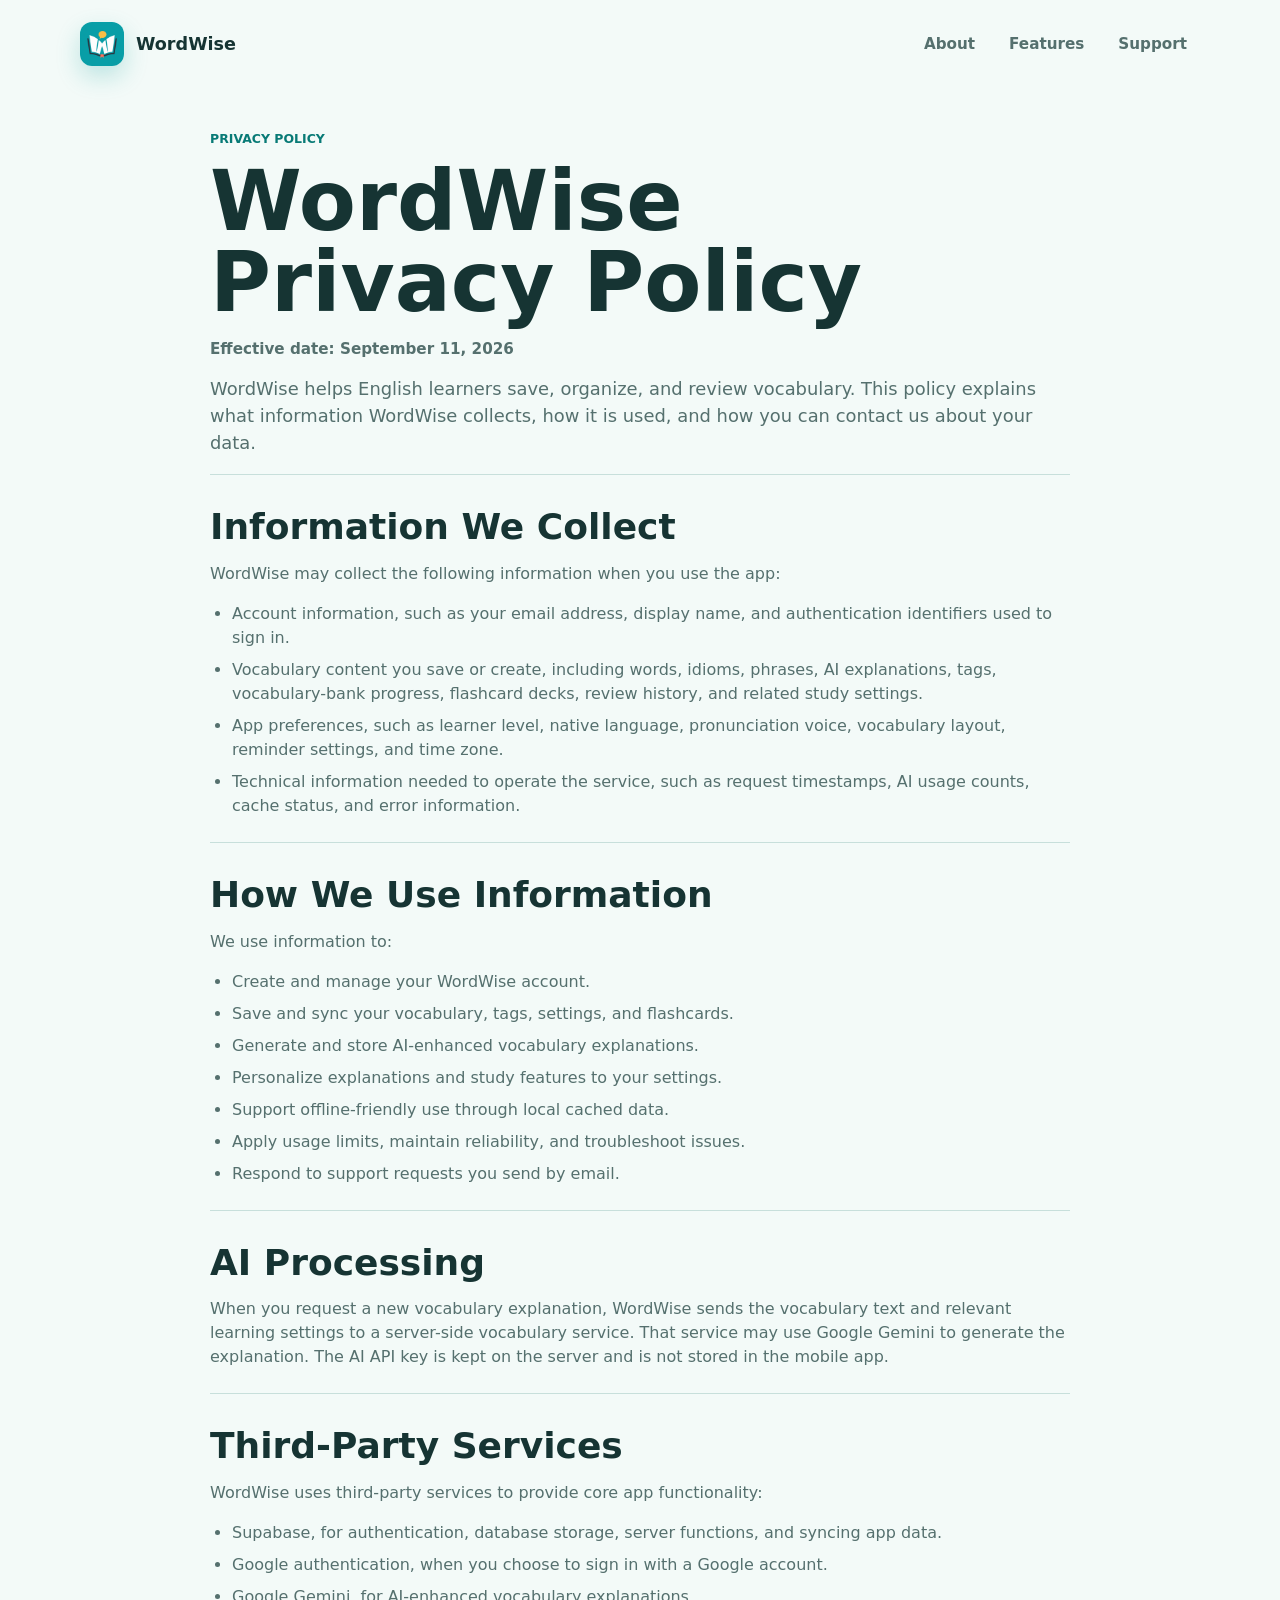
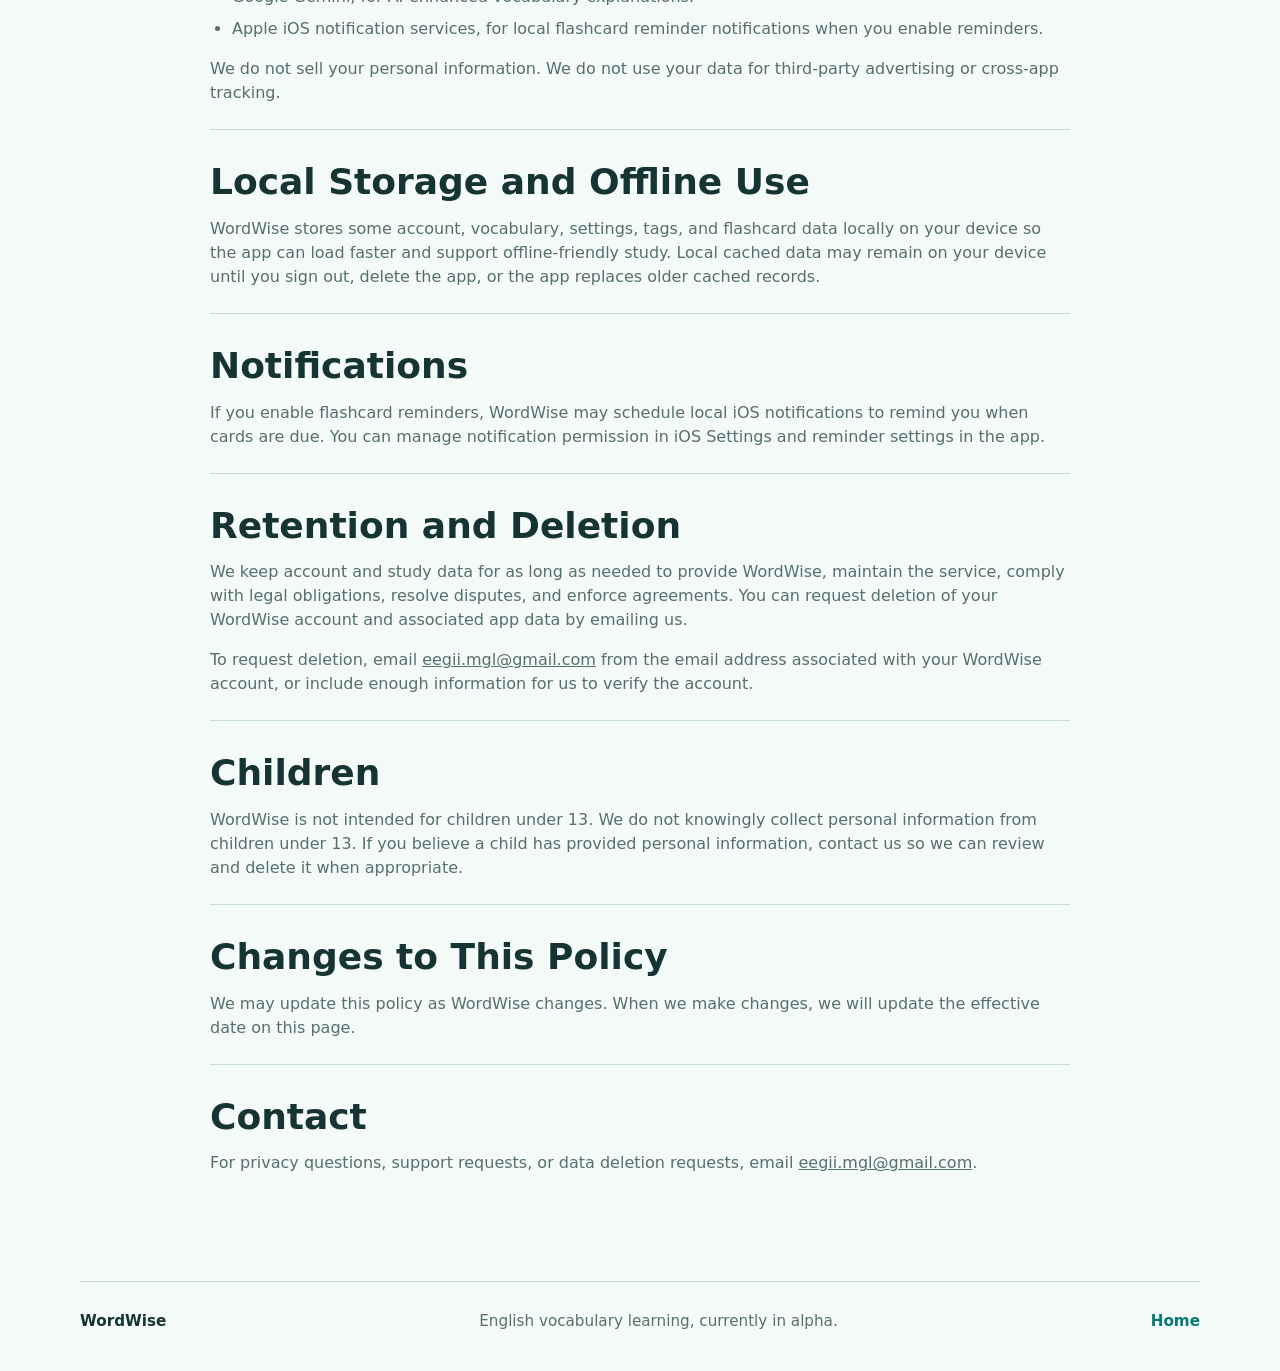
==== privacy.html @ 30524eb9 "Add WordWise privacy policy" ====
<!doctype html>
<html lang="en">
  <head>
    <meta charset="utf-8" />
    <meta name="viewport" content="width=device-width, initial-scale=1" />
    <meta
      name="description"
      content="Privacy Policy for the WordWise English vocabulary learning app."
    />
    <title>Privacy Policy | WordWise</title>
    <link rel="stylesheet" href="styles.css" />
    <link rel="icon" href="assets/wordwise-icon.png" />
  </head>
  <body class="policy-page">
    <header class="site-header">
      <a class="brand" href="index.html" aria-label="WordWise home">
        <img
          class="brand-icon"
          src="assets/wordwise-icon.png"
          alt=""
          width="44"
          height="44"
        />
        <span>WordWise</span>
      </a>
      <nav class="nav-links" aria-label="Primary navigation">
        <a href="index.html#about">About</a>
        <a href="index.html#features">Features</a>
        <a href="index.html#support">Support</a>
      </nav>
    </header>

    <main class="policy-main">
      <p class="eyebrow">Privacy Policy</p>
      <h1>WordWise Privacy Policy</h1>
      <p class="policy-meta">Effective date: September 11, 2026</p>
      <p class="policy-lede">
        WordWise helps English learners save, organize, and review vocabulary.
        This policy explains what information WordWise collects, how it is used,
        and how you can contact us about your data.
      </p>

      <section class="policy-section" aria-labelledby="information-we-collect">
        <h2 id="information-we-collect">Information We Collect</h2>
        <p>WordWise may collect the following information when you use the app:</p>
        <ul>
          <li>
            Account information, such as your email address, display name, and
            authentication identifiers used to sign in.
          </li>
          <li>
            Vocabulary content you save or create, including words, idioms,
            phrases, AI explanations, tags, vocabulary-bank progress, flashcard
            decks, review history, and related study settings.
          </li>
          <li>
            App preferences, such as learner level, native language,
            pronunciation voice, vocabulary layout, reminder settings, and time
            zone.
          </li>
          <li>
            Technical information needed to operate the service, such as request
            timestamps, AI usage counts, cache status, and error information.
          </li>
        </ul>
      </section>

      <section class="policy-section" aria-labelledby="how-we-use-information">
        <h2 id="how-we-use-information">How We Use Information</h2>
        <p>We use information to:</p>
        <ul>
          <li>Create and manage your WordWise account.</li>
          <li>Save and sync your vocabulary, tags, settings, and flashcards.</li>
          <li>Generate and store AI-enhanced vocabulary explanations.</li>
          <li>Personalize explanations and study features to your settings.</li>
          <li>Support offline-friendly use through local cached data.</li>
          <li>Apply usage limits, maintain reliability, and troubleshoot issues.</li>
          <li>Respond to support requests you send by email.</li>
        </ul>
      </section>

      <section class="policy-section" aria-labelledby="ai-processing">
        <h2 id="ai-processing">AI Processing</h2>
        <p>
          When you request a new vocabulary explanation, WordWise sends the
          vocabulary text and relevant learning settings to a server-side
          vocabulary service. That service may use Google Gemini to generate the
          explanation. The AI API key is kept on the server and is not stored in
          the mobile app.
        </p>
      </section>

      <section class="policy-section" aria-labelledby="third-party-services">
        <h2 id="third-party-services">Third-Party Services</h2>
        <p>WordWise uses third-party services to provide core app functionality:</p>
        <ul>
          <li>
            Supabase, for authentication, database storage, server functions,
            and syncing app data.
          </li>
          <li>
            Google authentication, when you choose to sign in with a Google
            account.
          </li>
          <li>
            Google Gemini, for AI-enhanced vocabulary explanations.
          </li>
          <li>
            Apple iOS notification services, for local flashcard reminder
            notifications when you enable reminders.
          </li>
        </ul>
        <p>
          We do not sell your personal information. We do not use your data for
          third-party advertising or cross-app tracking.
        </p>
      </section>

      <section class="policy-section" aria-labelledby="local-storage">
        <h2 id="local-storage">Local Storage and Offline Use</h2>
        <p>
          WordWise stores some account, vocabulary, settings, tags, and flashcard
          data locally on your device so the app can load faster and support
          offline-friendly study. Local cached data may remain on your device
          until you sign out, delete the app, or the app replaces older cached
          records.
        </p>
      </section>

      <section class="policy-section" aria-labelledby="notifications">
        <h2 id="notifications">Notifications</h2>
        <p>
          If you enable flashcard reminders, WordWise may schedule local iOS
          notifications to remind you when cards are due. You can manage
          notification permission in iOS Settings and reminder settings in the
          app.
        </p>
      </section>

      <section class="policy-section" aria-labelledby="retention-deletion">
        <h2 id="retention-deletion">Retention and Deletion</h2>
        <p>
          We keep account and study data for as long as needed to provide
          WordWise, maintain the service, comply with legal obligations, resolve
          disputes, and enforce agreements. You can request deletion of your
          WordWise account and associated app data by emailing us.
        </p>
        <p>
          To request deletion, email
          <a href="mailto:eegii.mgl@gmail.com?subject=WordWise%20data%20deletion"
            >eegii.mgl@gmail.com</a
          >
          from the email address associated with your WordWise account, or
          include enough information for us to verify the account.
        </p>
      </section>

      <section class="policy-section" aria-labelledby="children">
        <h2 id="children">Children</h2>
        <p>
          WordWise is not intended for children under 13. We do not knowingly
          collect personal information from children under 13. If you believe a
          child has provided personal information, contact us so we can review
          and delete it when appropriate.
        </p>
      </section>

      <section class="policy-section" aria-labelledby="changes">
        <h2 id="changes">Changes to This Policy</h2>
        <p>
          We may update this policy as WordWise changes. When we make changes,
          we will update the effective date on this page.
        </p>
      </section>

      <section class="policy-section" aria-labelledby="contact">
        <h2 id="contact">Contact</h2>
        <p>
          For privacy questions, support requests, or data deletion requests,
          email
          <a href="mailto:eegii.mgl@gmail.com?subject=WordWise%20privacy"
            >eegii.mgl@gmail.com</a
          >.
        </p>
      </section>
    </main>

    <footer class="site-footer">
      <span>WordWise</span>
      <span>English vocabulary learning, currently in alpha.</span>
      <a href="index.html">Home</a>
    </footer>
  </body>
</html>
---- styles.css ----
:root {
  color-scheme: light;
  --background: #f3faf8;
  --surface: #ffffff;
  --ink: #163433;
  --muted: #55706e;
  --teal: #0e9f9a;
  --teal-dark: #087a76;
  --pale-teal: #dcedea;
  --coral: #ff6858;
  --gold: #f5b93f;
  --line: #c7dfdb;
  --shadow: 0 24px 70px rgba(22, 52, 51, 0.13);
}

* {
  box-sizing: border-box;
}

html {
  scroll-behavior: smooth;
}

body {
  margin: 0;
  background:
    linear-gradient(160deg, rgba(220, 237, 234, 0.92), rgba(255, 255, 255, 0) 46%),
    var(--background);
  color: var(--ink);
  font-family:
    Inter, ui-sans-serif, system-ui, -apple-system, BlinkMacSystemFont, "Segoe UI",
    sans-serif;
  line-height: 1.5;
}

a {
  color: inherit;
}

.site-header,
.hero,
.section,
.site-footer {
  width: min(1120px, calc(100% - 40px));
  margin: 0 auto;
}

.site-header {
  display: flex;
  align-items: center;
  justify-content: space-between;
  gap: 24px;
  padding: 22px 0;
}

.brand {
  display: inline-flex;
  align-items: center;
  gap: 12px;
  color: var(--ink);
  font-size: 1.1rem;
  font-weight: 800;
  text-decoration: none;
}

.brand-icon {
  border-radius: 12px;
  box-shadow: 0 10px 24px rgba(14, 159, 154, 0.24);
}

.nav-links {
  display: flex;
  align-items: center;
  gap: 8px;
  color: var(--muted);
  font-size: 0.95rem;
  font-weight: 700;
}

.nav-links a {
  border-radius: 999px;
  padding: 9px 13px;
  text-decoration: none;
}

.nav-links a:hover,
.nav-links a:focus-visible {
  background: rgba(14, 159, 154, 0.1);
  color: var(--teal-dark);
  outline: none;
}

.hero {
  display: grid;
  grid-template-columns: minmax(0, 1fr) minmax(320px, 440px);
  align-items: center;
  gap: 64px;
  min-height: calc(100vh - 88px);
  padding: 34px 0 72px;
}

.hero-copy {
  max-width: 680px;
}

.eyebrow {
  margin: 0 0 12px;
  color: var(--teal-dark);
  font-size: 0.78rem;
  font-weight: 850;
  letter-spacing: 0;
  text-transform: uppercase;
}

h1,
h2,
h3,
p {
  margin-top: 0;
}

h1 {
  max-width: 720px;
  margin-bottom: 22px;
  font-size: clamp(3rem, 8vw, 6.6rem);
  line-height: 0.95;
  letter-spacing: 0;
}

h2 {
  margin-bottom: 16px;
  font-size: clamp(2rem, 4vw, 3.4rem);
  line-height: 1.02;
  letter-spacing: 0;
}

h3 {
  margin-bottom: 10px;
  font-size: 1.06rem;
  line-height: 1.25;
}

.hero-text {
  max-width: 640px;
  color: var(--muted);
  font-size: clamp(1.08rem, 2vw, 1.28rem);
}

.hero-actions,
.support-actions {
  display: flex;
  flex-wrap: wrap;
  gap: 12px;
  margin-top: 30px;
}

.button {
  display: inline-flex;
  min-height: 48px;
  align-items: center;
  justify-content: center;
  border: 1px solid transparent;
  border-radius: 8px;
  padding: 12px 18px;
  font-weight: 800;
  text-decoration: none;
  transition:
    transform 160ms ease,
    box-shadow 160ms ease,
    background-color 160ms ease,
    border-color 160ms ease;
}

.button:hover,
.button:focus-visible {
  transform: translateY(-1px);
  outline: none;
}

.button.primary {
  background: var(--teal);
  color: white;
  box-shadow: 0 12px 26px rgba(14, 159, 154, 0.28);
}

.button.primary:hover,
.button.primary:focus-visible {
  background: var(--teal-dark);
}

.button.secondary {
  border-color: var(--line);
  background: rgba(255, 255, 255, 0.76);
  color: var(--ink);
}

.button.secondary:hover,
.button.secondary:focus-visible {
  border-color: var(--teal);
  box-shadow: 0 10px 24px rgba(22, 52, 51, 0.09);
}

.app-preview {
  display: flex;
  justify-content: center;
}

.phone-shell {
  width: min(100%, 364px);
  border: 10px solid #163433;
  border-radius: 44px;
  background: #163433;
  box-shadow: var(--shadow);
}

.phone-top {
  display: flex;
  justify-content: center;
  padding: 10px 0 8px;
}

.phone-top span {
  width: 74px;
  height: 6px;
  border-radius: 999px;
  background: rgba(255, 255, 255, 0.24);
}

.screen {
  min-height: 610px;
  overflow: hidden;
  border-radius: 32px;
  background:
    linear-gradient(180deg, #f3faf8, #ffffff 70%),
    #ffffff;
  padding: 24px;
}

.screen-heading {
  display: flex;
  align-items: center;
  gap: 13px;
  margin-bottom: 28px;
}

.screen-heading img {
  border-radius: 14px;
}

.screen-heading p {
  margin: 0;
  color: var(--muted);
  font-size: 0.82rem;
  font-weight: 800;
}

.screen-heading strong {
  display: block;
  font-size: 1.4rem;
  line-height: 1.1;
}

.lookup-card {
  border: 1px solid var(--line);
  border-radius: 8px;
  background: white;
  padding: 20px;
  box-shadow: 0 14px 32px rgba(22, 52, 51, 0.08);
}

.lookup-card span {
  color: var(--coral);
  font-size: 0.78rem;
  font-weight: 850;
  text-transform: uppercase;
}

.lookup-card strong {
  display: block;
  margin: 6px 0 10px;
  font-size: 1.7rem;
  line-height: 1.15;
}

.lookup-card p {
  margin-bottom: 0;
  color: var(--muted);
}

.tag-row {
  display: flex;
  flex-wrap: wrap;
  gap: 8px;
  margin: 18px 0 26px;
}

.tag-row span {
  border-radius: 999px;
  background: var(--pale-teal);
  color: var(--teal-dark);
  padding: 8px 11px;
  font-size: 0.8rem;
  font-weight: 800;
}

.progress-list {
  display: grid;
  gap: 14px;
}

.progress-list div {
  display: grid;
  grid-template-columns: 44px 1fr;
  align-items: center;
  gap: 12px;
  border-radius: 8px;
  background: #f7fbfa;
  padding: 13px;
}

.progress-list span {
  width: 44px;
  height: 44px;
  border-radius: 14px;
  background: var(--gold);
}

.progress-list div:nth-child(2) span {
  background: var(--teal);
}

.progress-list div:nth-child(3) span {
  background: var(--coral);
}

.progress-list p {
  width: 100%;
  height: 12px;
  margin: 0;
  border-radius: 999px;
  background: linear-gradient(90deg, var(--line), rgba(199, 223, 219, 0.2));
}

.section {
  padding: 74px 0;
}

.section-copy {
  max-width: 760px;
}

.about-grid {
  display: grid;
  grid-template-columns: repeat(2, minmax(0, 1fr));
  gap: 28px;
  color: var(--muted);
  font-size: 1.1rem;
}

.feature-grid {
  display: grid;
  grid-template-columns: repeat(3, minmax(0, 1fr));
  gap: 18px;
  margin-top: 34px;
}

.feature-grid article {
  min-height: 184px;
  border: 1px solid var(--line);
  border-radius: 8px;
  background: rgba(255, 255, 255, 0.78);
  padding: 22px;
}

.feature-grid p,
.support-panel p {
  color: var(--muted);
}

.support-panel {
  display: grid;
  grid-template-columns: minmax(0, 1fr) auto;
  align-items: center;
  gap: 32px;
  border: 1px solid var(--line);
  border-radius: 8px;
  background: var(--surface);
  padding: clamp(24px, 5vw, 46px);
  box-shadow: 0 20px 48px rgba(22, 52, 51, 0.08);
}

.support-panel p {
  max-width: 690px;
  margin-bottom: 0;
}

.support-actions {
  justify-content: flex-end;
  margin-top: 0;
}

.site-footer {
  display: flex;
  justify-content: space-between;
  gap: 18px;
  border-top: 1px solid var(--line);
  padding: 28px 0 38px;
  color: var(--muted);
  font-size: 0.95rem;
}

.site-footer span:first-child {
  color: var(--ink);
  font-weight: 850;
}

.site-footer a {
  color: var(--teal-dark);
  font-weight: 800;
  text-decoration: none;
}

.site-footer a:hover,
.site-footer a:focus-visible {
  text-decoration: underline;
  outline: none;
}

.policy-page {
  background: var(--background);
}

.policy-main {
  width: min(860px, calc(100% - 40px));
  margin: 0 auto;
  padding: 42px 0 82px;
}

.policy-main h1 {
  margin-bottom: 14px;
  font-size: clamp(2.7rem, 7vw, 5.2rem);
  line-height: 0.98;
}

.policy-lede {
  color: var(--muted);
  font-size: 1.12rem;
}

.policy-meta {
  color: var(--muted);
  font-size: 0.95rem;
  font-weight: 700;
}

.policy-section {
  border-top: 1px solid var(--line);
  padding: 34px 0 8px;
}

.policy-section h2 {
  font-size: clamp(1.55rem, 3vw, 2.25rem);
}

.policy-section p,
.policy-section li {
  color: var(--muted);
}

.policy-section ul {
  padding-left: 22px;
}

.policy-section li + li {
  margin-top: 8px;
}

@media (max-width: 880px) {
  .hero {
    grid-template-columns: 1fr;
    gap: 42px;
    min-height: auto;
    padding-top: 44px;
  }

  .app-preview {
    justify-content: flex-start;
  }

  .feature-grid {
    grid-template-columns: repeat(2, minmax(0, 1fr));
  }

  .support-panel {
    grid-template-columns: 1fr;
  }

  .support-actions {
    justify-content: flex-start;
  }
}

@media (max-width: 640px) {
  .site-header,
  .hero,
  .section,
  .site-footer {
    width: min(100% - 28px, 1120px);
  }

  .site-header {
    align-items: flex-start;
    flex-direction: column;
  }

  .nav-links {
    width: 100%;
    justify-content: space-between;
  }

  .nav-links a {
    padding-inline: 8px;
  }

  h1 {
    font-size: clamp(2.6rem, 16vw, 4.4rem);
  }

  .hero-actions,
  .support-actions {
    align-items: stretch;
    flex-direction: column;
  }

  .button {
    width: 100%;
  }

  .screen {
    min-height: 520px;
    padding: 20px;
  }

  .about-grid,
  .feature-grid {
    grid-template-columns: 1fr;
  }

  .section {
    padding: 54px 0;
  }

  .site-footer {
    flex-direction: column;
  }
}
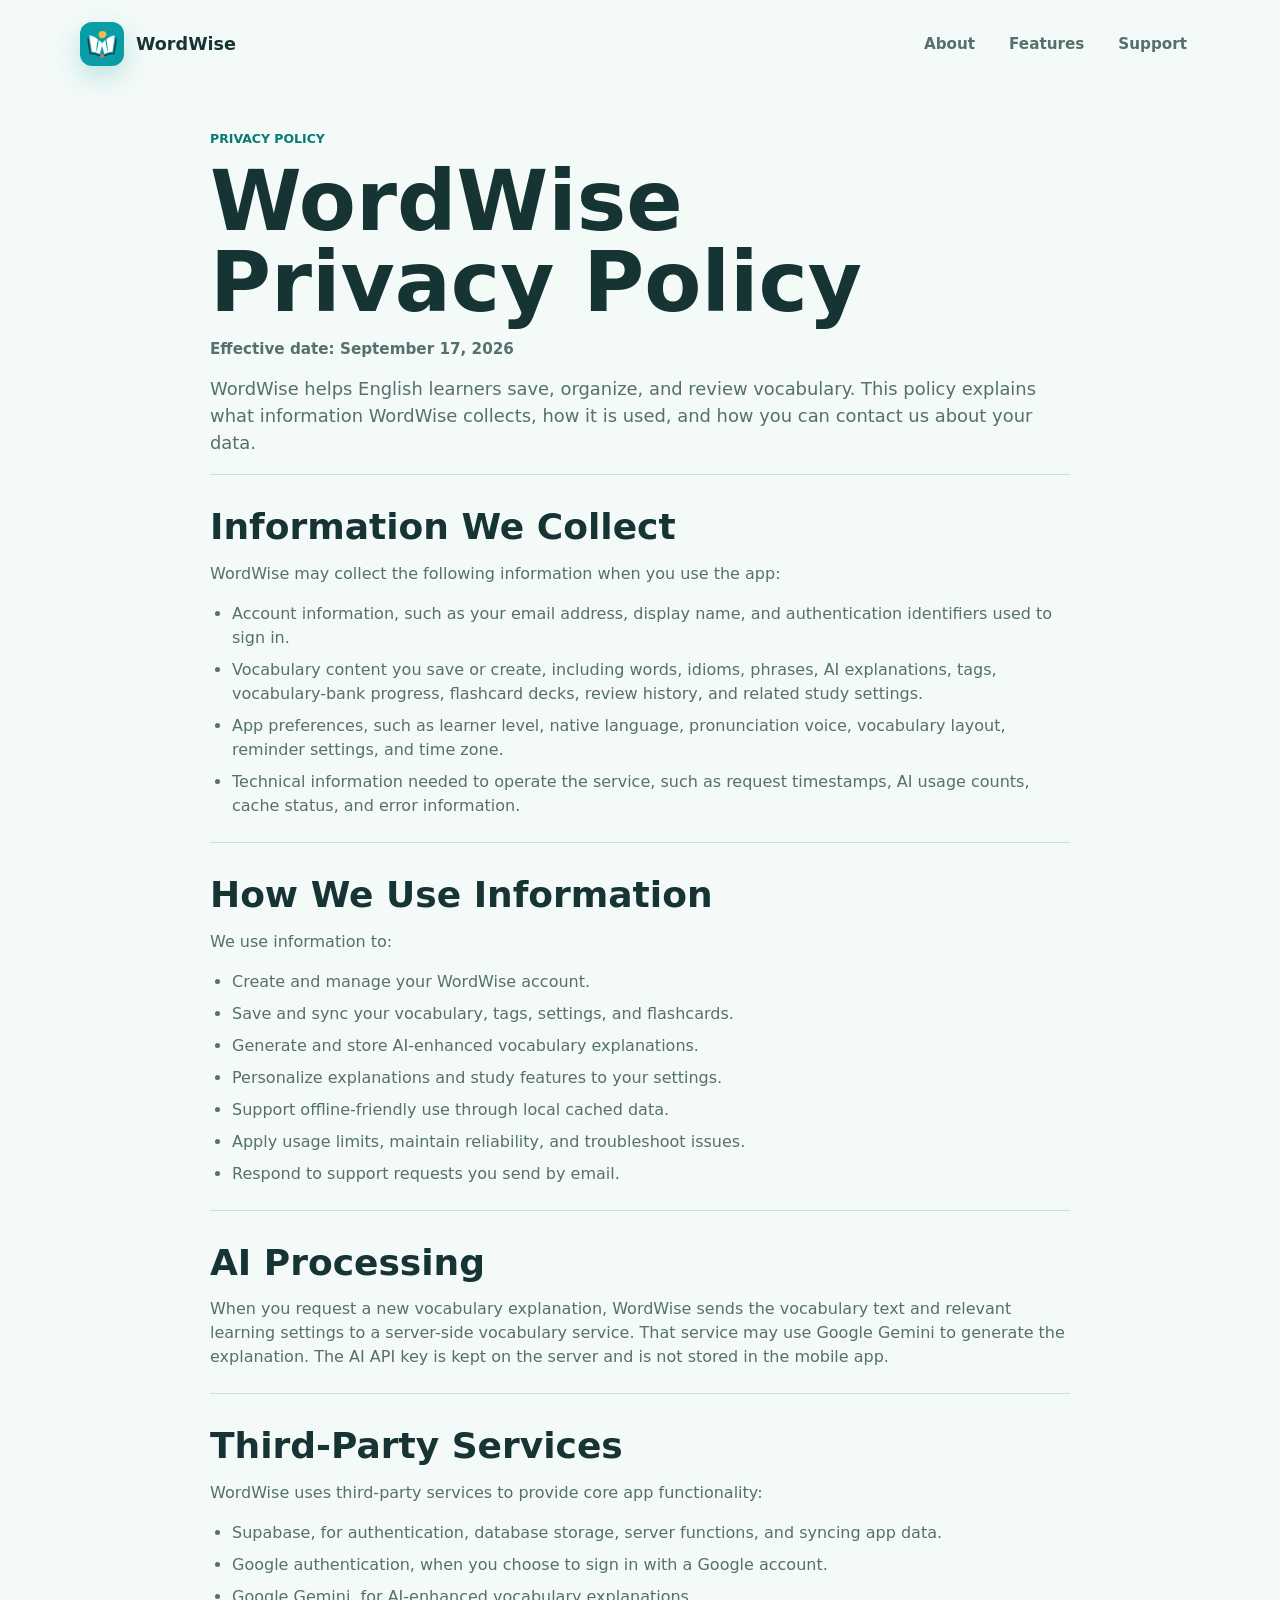
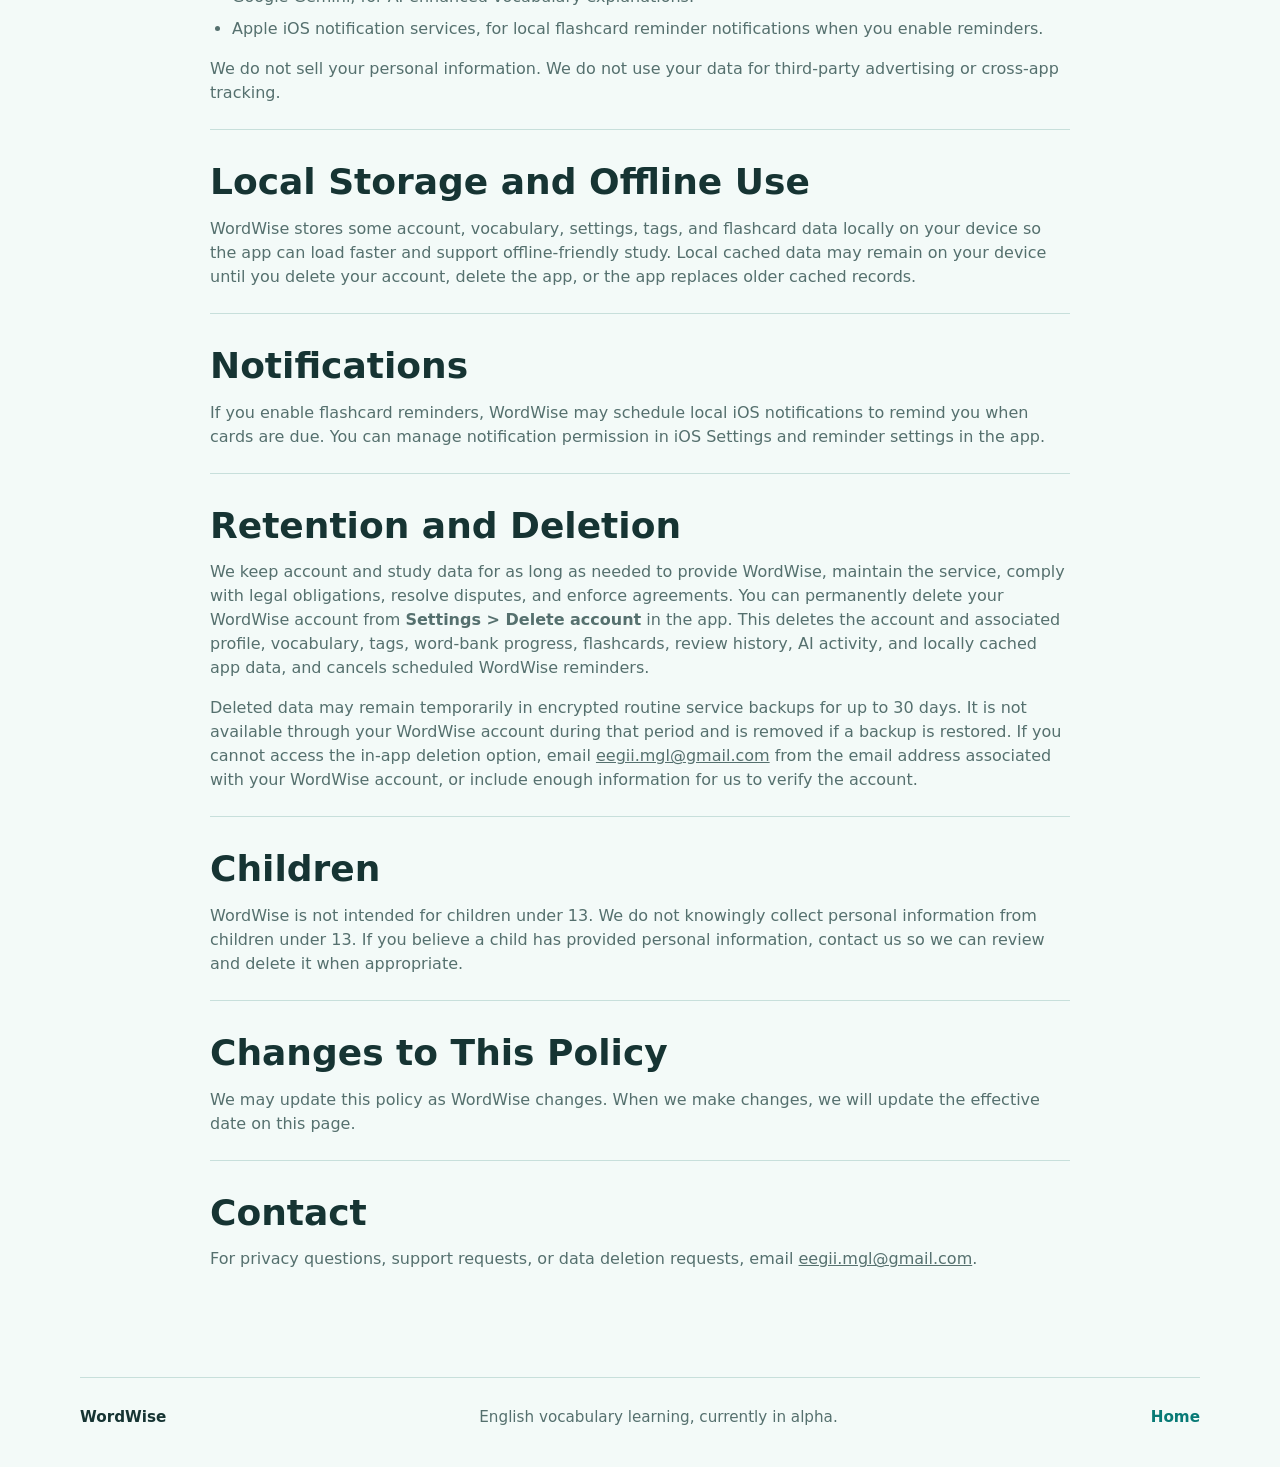
==== commit f8490be2: "Update privacy policy for account deletion" ====
--- a/privacy.html
+++ b/privacy.html
@@ -33,7 +33,7 @@
     <main class="policy-main">
       <p class="eyebrow">Privacy Policy</p>
       <h1>WordWise Privacy Policy</h1>
-      <p class="policy-meta">Effective date: September 11, 2026</p>
+      <p class="policy-meta">Effective date: September 17, 2026</p>
       <p class="policy-lede">
         WordWise helps English learners save, organize, and review vocabulary.
         This policy explains what information WordWise collects, how it is used,
@@ -122,8 +122,8 @@
           WordWise stores some account, vocabulary, settings, tags, and flashcard
           data locally on your device so the app can load faster and support
           offline-friendly study. Local cached data may remain on your device
-          until you sign out, delete the app, or the app replaces older cached
-          records.
+          until you delete your account, delete the app, or the app replaces
+          older cached records.
         </p>
       </section>
 
@@ -142,11 +142,17 @@
         <p>
           We keep account and study data for as long as needed to provide
           WordWise, maintain the service, comply with legal obligations, resolve
-          disputes, and enforce agreements. You can request deletion of your
-          WordWise account and associated app data by emailing us.
-        </p>
-        <p>
-          To request deletion, email
+          disputes, and enforce agreements. You can permanently delete your
+          WordWise account from <strong>Settings &gt; Delete account</strong> in
+          the app. This deletes the account and associated profile, vocabulary,
+          tags, word-bank progress, flashcards, review history, AI activity, and
+          locally cached app data, and cancels scheduled WordWise reminders.
+        </p>
+        <p>
+          Deleted data may remain temporarily in encrypted routine service
+          backups for up to 30 days. It is not available through your WordWise
+          account during that period and is removed if a backup is restored.
+          If you cannot access the in-app deletion option, email
           <a href="mailto:eegii.mgl@gmail.com?subject=WordWise%20data%20deletion"
             >eegii.mgl@gmail.com</a
           >
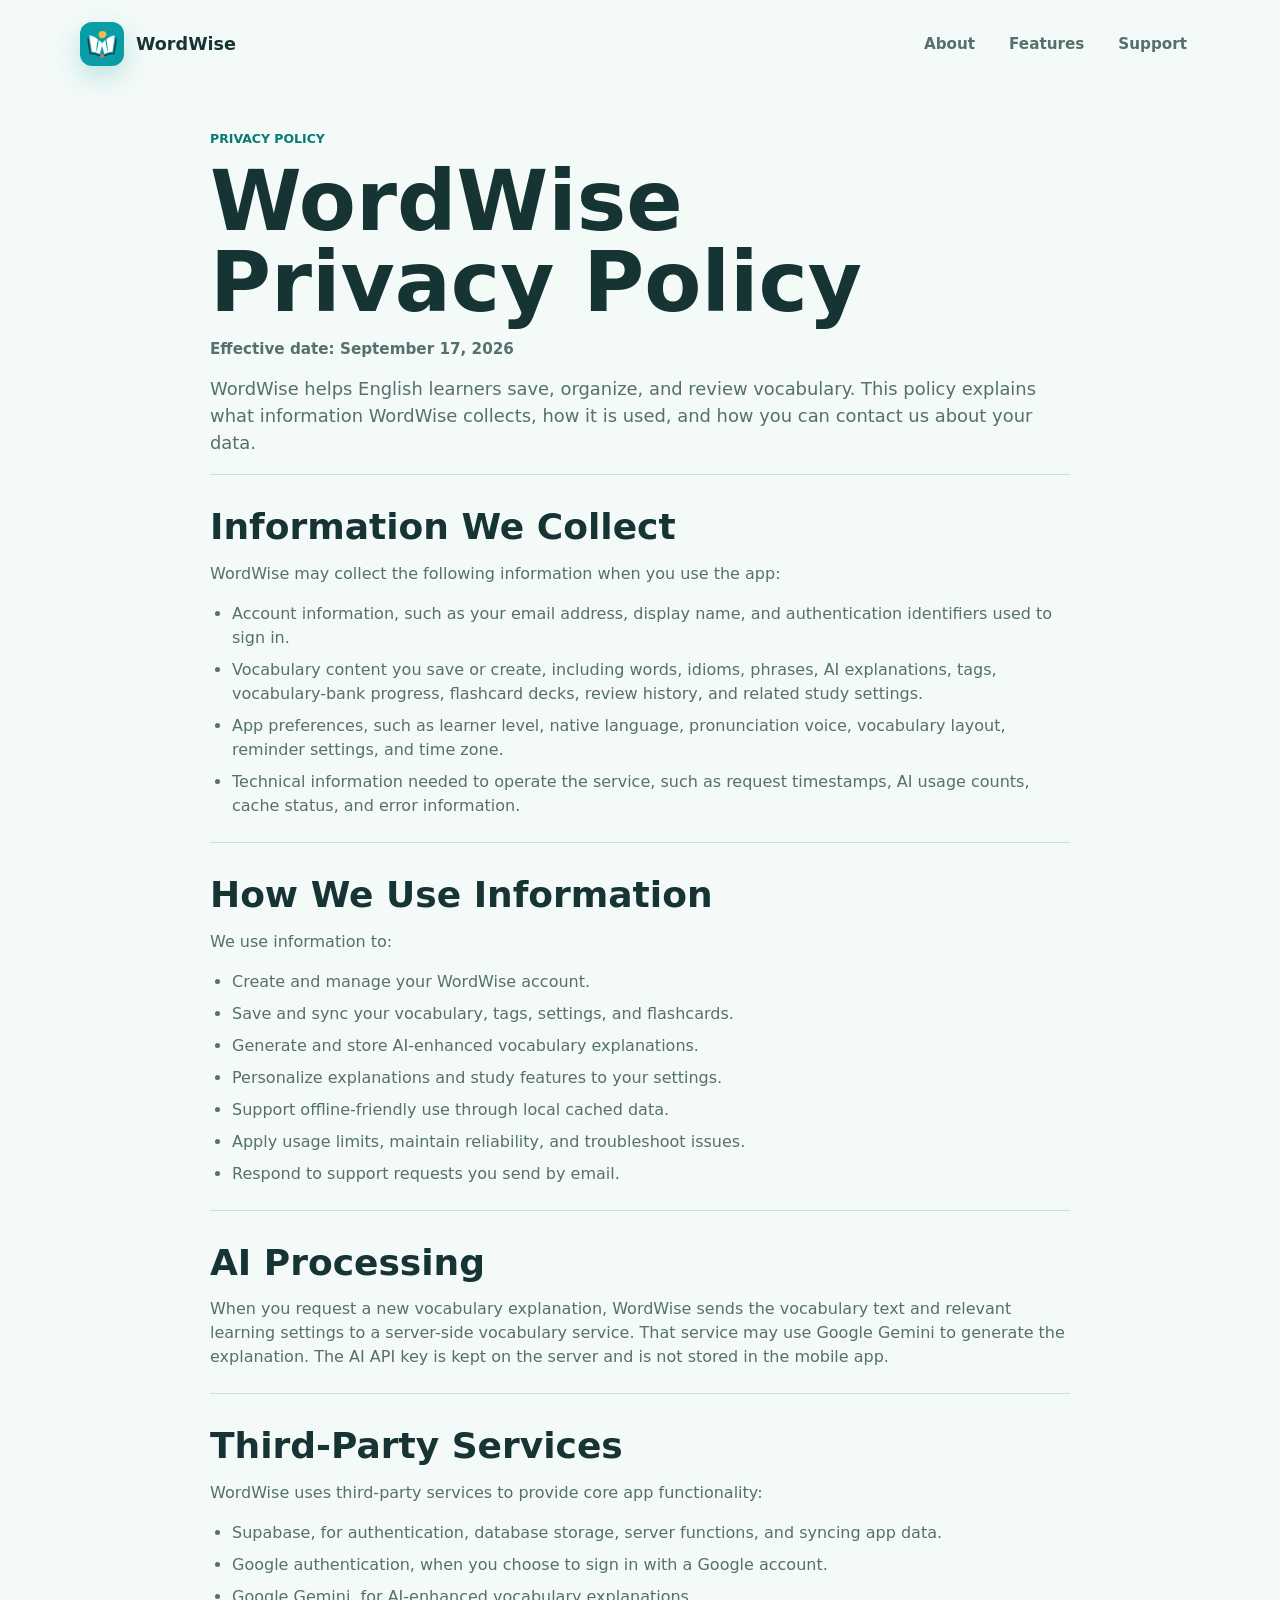
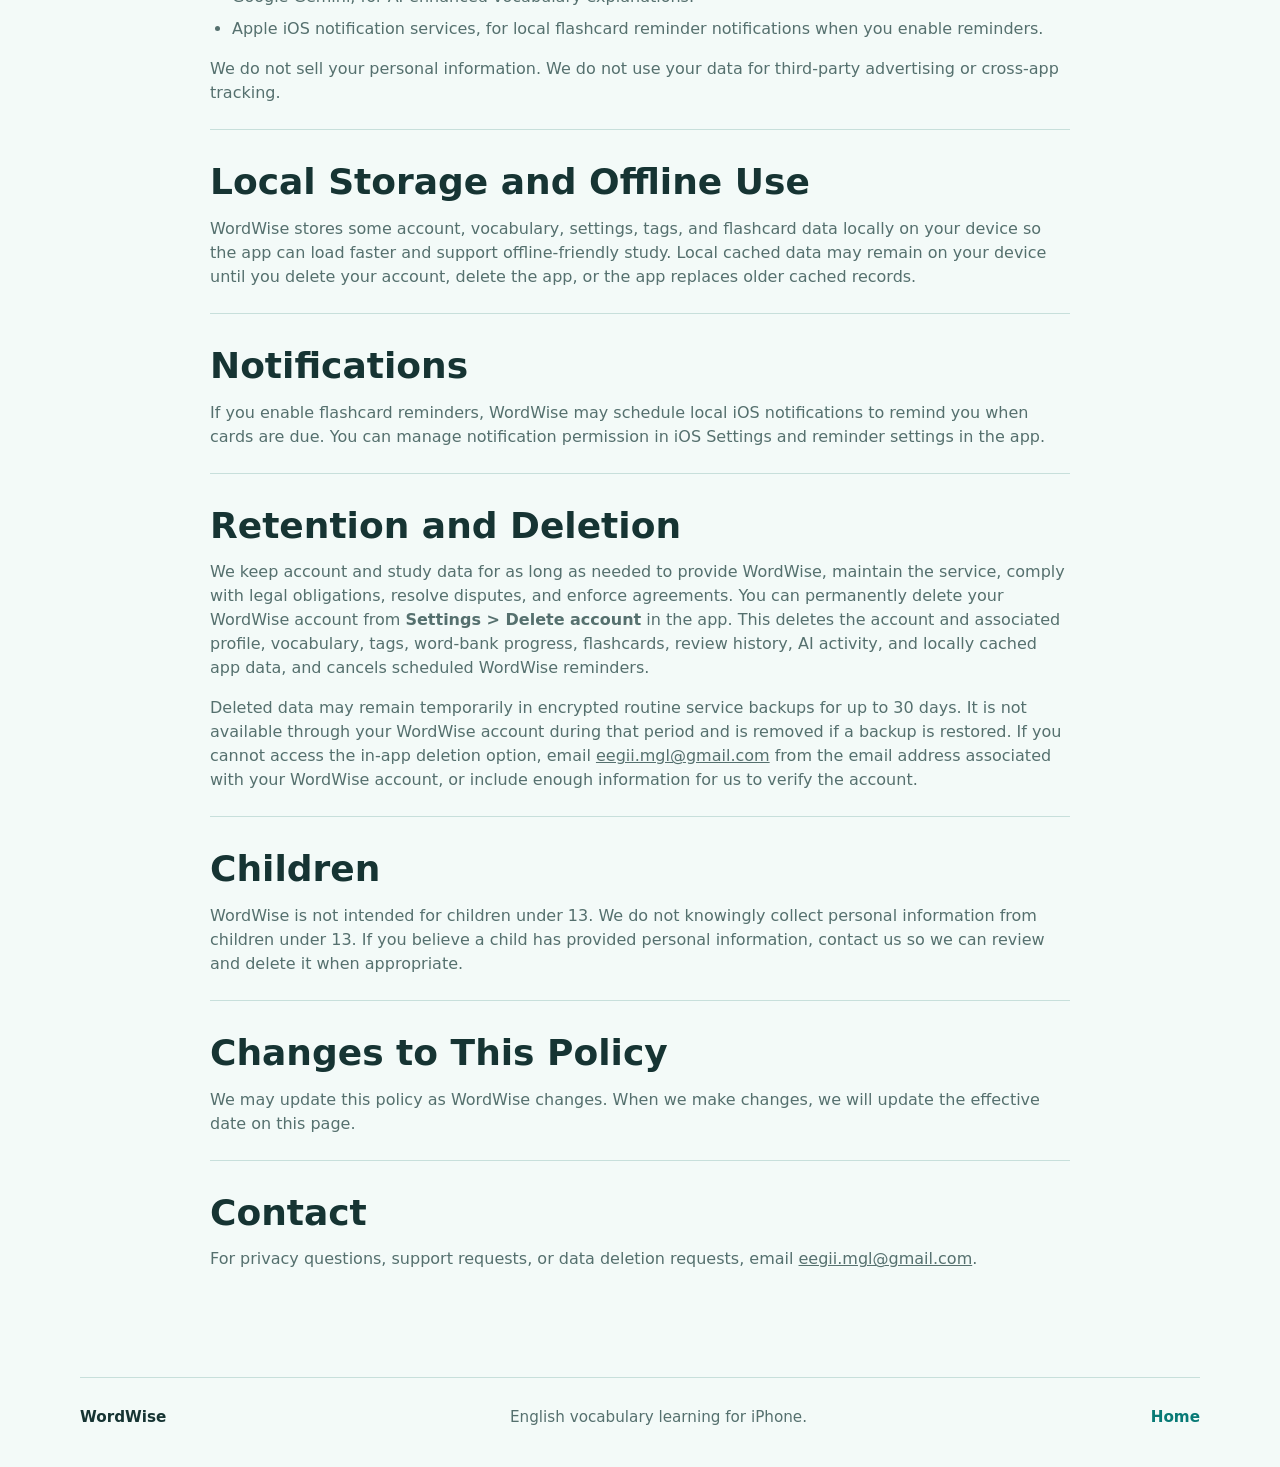
==== commit 0cbc31ee: "Replace TestFlight beta with App Store release link" ====
--- a/privacy.html
+++ b/privacy.html
@@ -8,6 +8,19 @@
       content="Privacy Policy for the WordWise English vocabulary learning app."
     />
     <title>Privacy Policy | WordWise</title>
+    <!-- Google tag (gtag.js) -->
+    <script
+      async
+      src="https://www.googletagmanager.com/gtag/js?id=G-5R7R97PZW9"
+    ></script>
+    <script>
+      window.dataLayer = window.dataLayer || [];
+      function gtag() {
+        dataLayer.push(arguments);
+      }
+      gtag("js", new Date());
+      gtag("config", "G-5R7R97PZW9");
+    </script>
     <link rel="stylesheet" href="styles.css" />
     <link rel="icon" href="assets/wordwise-icon.png" />
   </head>
@@ -193,7 +206,7 @@
 
     <footer class="site-footer">
       <span>WordWise</span>
-      <span>English vocabulary learning, currently in alpha.</span>
+      <span>English vocabulary learning for iPhone.</span>
       <a href="index.html">Home</a>
     </footer>
   </body>
--- a/styles.css
+++ b/styles.css
@@ -122,8 +122,8 @@
 h1 {
   max-width: 720px;
   margin-bottom: 22px;
-  font-size: clamp(3rem, 8vw, 6.6rem);
-  line-height: 0.95;
+  font-size: clamp(2.25rem, 5vw, 4rem);
+  line-height: 1.02;
   letter-spacing: 0;
 }
 
@@ -203,6 +203,18 @@
 .app-preview {
   display: flex;
   justify-content: center;
+  align-items: flex-start;
+  gap: 16px;
+}
+
+.hero-phone {
+  flex: 1 1 0;
+  width: auto;
+  min-width: 0;
+}
+
+.hero-phone-second {
+  margin-top: 40px;
 }
 
 .phone-shell {
@@ -373,8 +385,51 @@
 }
 
 .feature-grid p,
+.download-panel p,
 .support-panel p {
   color: var(--muted);
+}
+
+.hero-note {
+  margin: 14px 0 0;
+  color: var(--muted);
+  font-size: 0.9rem;
+  font-weight: 600;
+}
+
+.download-panel {
+  border: 1px solid var(--line);
+  border-radius: 8px;
+  background: var(--surface);
+  padding: clamp(24px, 5vw, 46px);
+  box-shadow: 0 20px 48px rgba(22, 52, 51, 0.08);
+}
+
+.download-panel p {
+  max-width: 690px;
+}
+
+.download-actions {
+  display: flex;
+  flex-wrap: wrap;
+  gap: 12px;
+  margin-top: 26px;
+}
+
+.screenshot-screen {
+  min-height: 0;
+  padding: 0;
+  aspect-ratio: 9 / 19.5;
+  background: #fff;
+}
+
+.screenshot-screen img {
+  display: block;
+  width: 100%;
+  height: 100%;
+  aspect-ratio: 9 / 19.5;
+  object-fit: cover;
+  border-radius: 32px;
 }
 
 .support-panel {
@@ -523,10 +578,11 @@
   }
 
   h1 {
-    font-size: clamp(2.6rem, 16vw, 4.4rem);
+    font-size: clamp(2rem, 10vw, 3rem);
   }
 
   .hero-actions,
+  .download-actions,
   .support-actions {
     align-items: stretch;
     flex-direction: column;
@@ -541,6 +597,11 @@
     padding: 20px;
   }
 
+  .screenshot-screen {
+    min-height: 0;
+    padding: 0;
+  }
+
   .about-grid,
   .feature-grid {
     grid-template-columns: 1fr;
